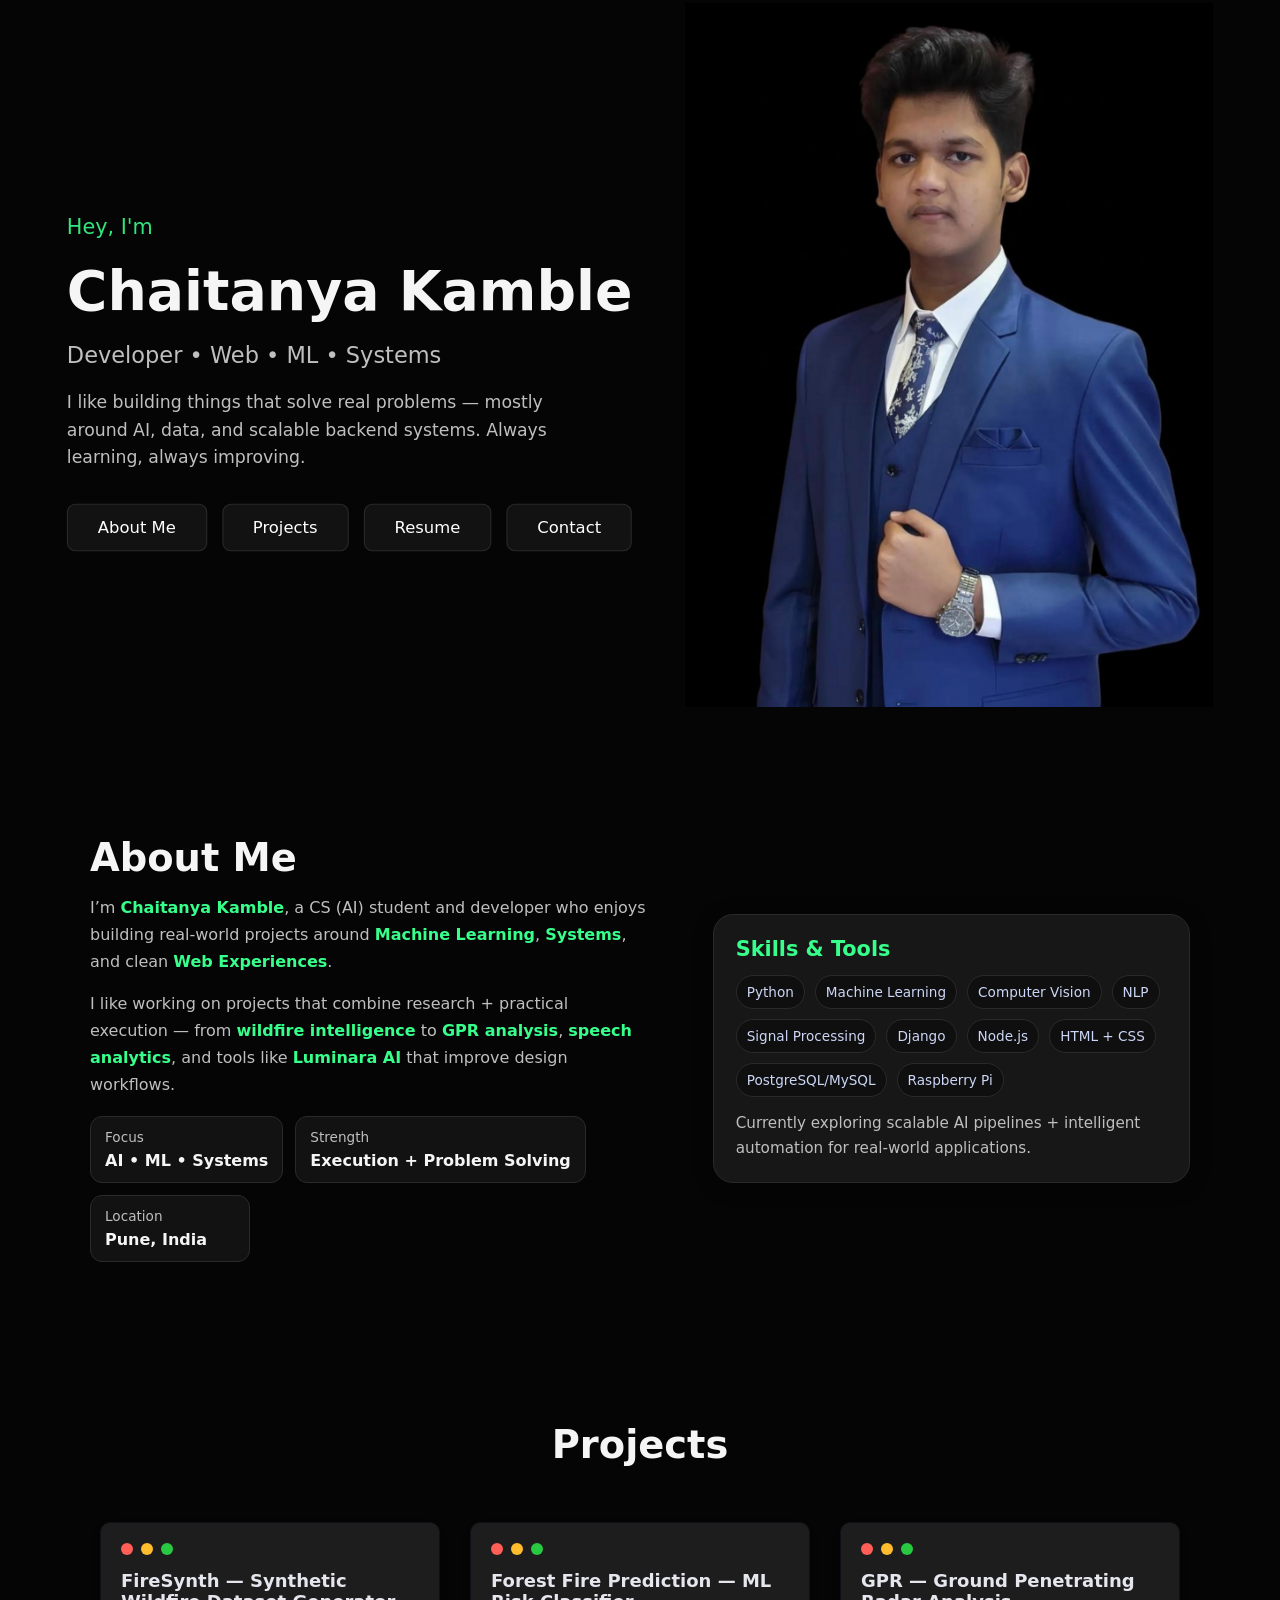
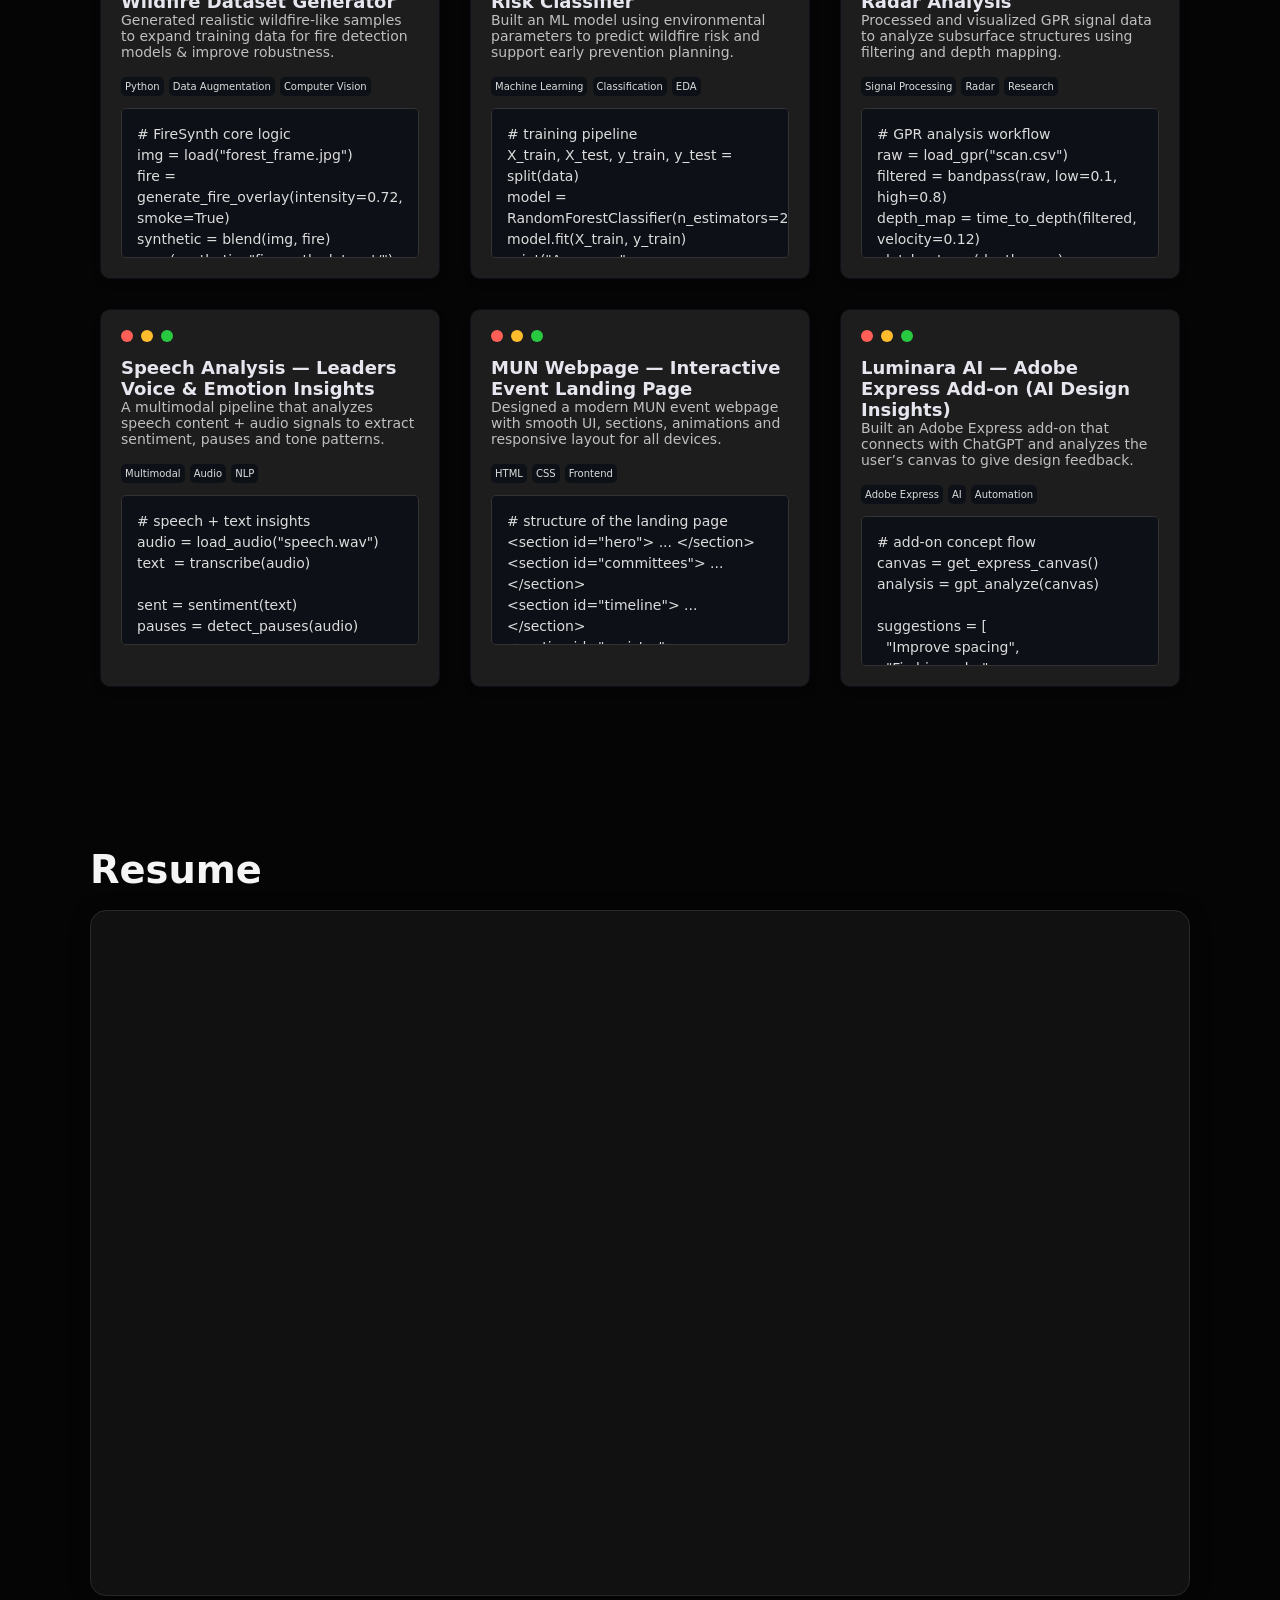
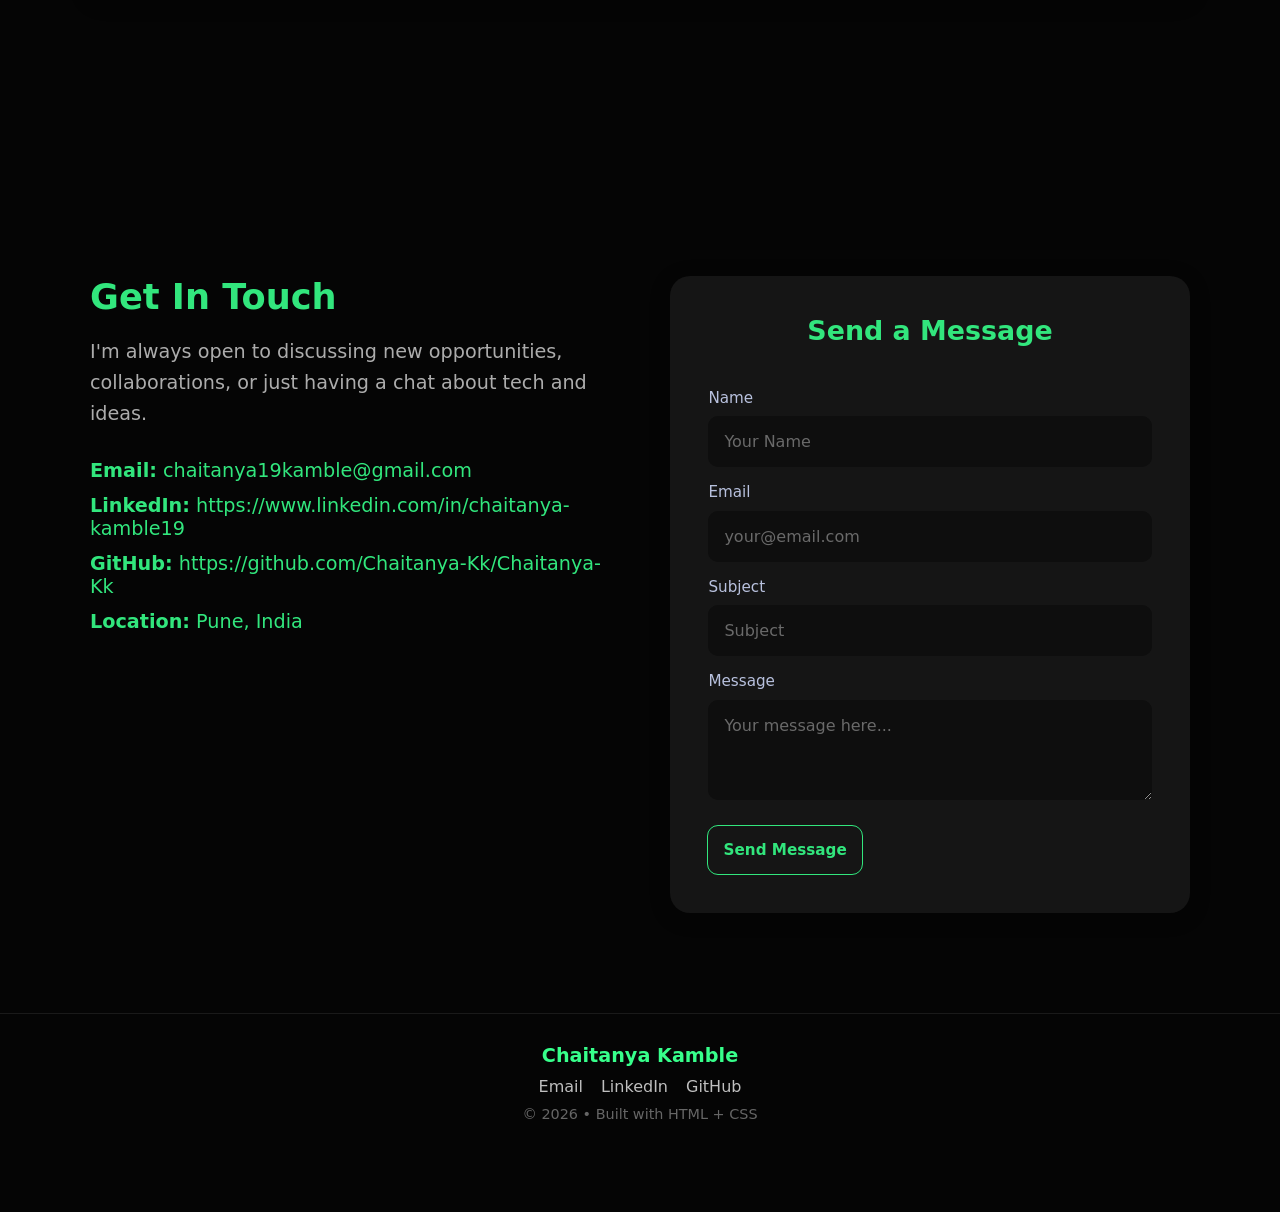
==== portfolio.html @ 5230915e "Add files via upload" ====
<!DOCTYPE html>
<html lang="en">
<head>
  <meta charset="UTF-8" />
  <meta name="viewport" content="width=device-width, initial-scale=1.0" />
  <title>Chaitanya | Portfolio</title>

  <link rel="stylesheet" href="styles.css" />
</head>

<body>

  <!-- HERO -->
  <div class="container">

    <div class="left">
      <div class="tag">Hey, I'm</div>

      <div class="name">Chaitanya Kamble</div>

      <div class="role">Developer • Web • ML • Systems</div>

      <p class="desc">
        I like building things that solve real problems — mostly around AI,
        data, and scalable backend systems. Always learning, always improving.
      </p>

      <div class="buttons">
        <a href="#about" class="btn">&nbsp;&nbsp;About Me&nbsp;&nbsp;</a>
        <a href="#projects" class="btn">&nbsp;&nbsp;Projects&nbsp;&nbsp;</a>
        <a href="#resume" class="btn">&nbsp;&nbsp;Resume&nbsp;&nbsp;</a>
        <a href="#contact" class="btn">&nbsp;&nbsp;Contact&nbsp;&nbsp;</a>
      </div>
    </div>

    <div class="right">
      <div class="picbox">
        <img src="Chaitanya.jpg" alt="Chaitanya">
      </div>
    </div>

  </div>

  <!-- ABOUT -->
  <section id="about" class="about-section">
    <div class="about-container">

      <div class="about-left">
        <h2 class="about-title">About Me</h2>

        <p class="about-text">
          I’m <b>Chaitanya Kamble</b>, a CS (AI) student and developer who enjoys building real-world projects around
          <b>Machine Learning</b>, <b>Systems</b>, and clean <b>Web Experiences</b>.
        </p>

        <p class="about-text">
          I like working on projects that combine research + practical execution — from <b>wildfire intelligence</b>
          to <b>GPR analysis</b>, <b>speech analytics</b>, and tools like <b>Luminara AI</b> that improve design workflows.
        </p>

        <div class="about-highlights">
          <div class="highlight-box">
            <span class="highlight-title">Focus</span>
            <span class="highlight-value">AI • ML • Systems</span>
          </div>

          <div class="highlight-box">
            <span class="highlight-title">Strength</span>
            <span class="highlight-value">Execution + Problem Solving</span>
          </div>

          <div class="highlight-box">
            <span class="highlight-title">Location</span>
            <span class="highlight-value">Pune, India</span>
          </div>
        </div>
      </div>

      <div class="about-right">
        <div class="about-skills-card">
          <h3 class="skills-title">Skills & Tools</h3>

          <div class="skills-grid">
            <span class="skill-pill">Python</span>
            <span class="skill-pill">Machine Learning</span>
            <span class="skill-pill">Computer Vision</span>
            <span class="skill-pill">NLP</span>
            <span class="skill-pill">Signal Processing</span>
            <span class="skill-pill">Django</span>
            <span class="skill-pill">Node.js</span>
            <span class="skill-pill">HTML + CSS</span>
            <span class="skill-pill">PostgreSQL/MySQL</span>
            <span class="skill-pill">Raspberry Pi</span>
          </div>

          <p class="skills-note">
            Currently exploring scalable AI pipelines + intelligent automation for real-world applications.
          </p>
        </div>
      </div>

    </div>
  </section>

  <!-- PROJECTS -->
  <section id="projects">
    <h2 class="about-title">Projects</h2>

    <!-- 1 -->
    <div class="card">
      <div class="mac-header">
        <span class="red"></span><span class="yellow"></span><span class="green"></span>
      </div>
      <span class="card-title">FireSynth — Synthetic Wildfire Dataset Generator</span>
      <p class="card-description">
        Generated realistic wildfire-like samples to expand training data for fire detection models & improve robustness.
      </p>
      <span class="card-tag">Python</span>
      <span class="card-tag">Data Augmentation</span>
      <span class="card-tag">Computer Vision</span>
      <div class="code-editor">
        <pre><code># FireSynth core logic
img = load("forest_frame.jpg")
fire = generate_fire_overlay(intensity=0.72, smoke=True)
synthetic = blend(img, fire)
save(synthetic, "firesynth_dataset/")</code></pre>
      </div>
    </div>

    <!-- 2 -->
    <div class="card">
      <div class="mac-header">
        <span class="red"></span><span class="yellow"></span><span class="green"></span>
      </div>
      <span class="card-title">Forest Fire Prediction — ML Risk Classifier</span>
      <p class="card-description">
        Built an ML model using environmental parameters to predict wildfire risk and support early prevention planning.
      </p>
      <span class="card-tag">Machine Learning</span>
      <span class="card-tag">Classification</span>
      <span class="card-tag">EDA</span>
      <div class="code-editor">
        <pre><code># training pipeline
X_train, X_test, y_train, y_test = split(data)
model = RandomForestClassifier(n_estimators=250)
model.fit(X_train, y_train)
print("Accuracy:", model.score(X_test, y_test))</code></pre>
      </div>
    </div>

    <!-- 3 -->
    <div class="card">
      <div class="mac-header">
        <span class="red"></span><span class="yellow"></span><span class="green"></span>
      </div>
      <span class="card-title">GPR — Ground Penetrating Radar Analysis</span>
      <p class="card-description">
        Processed and visualized GPR signal data to analyze subsurface structures using filtering and depth mapping.
      </p>
      <span class="card-tag">Signal Processing</span>
      <span class="card-tag">Radar</span>
      <span class="card-tag">Research</span>
      <div class="code-editor">
        <pre><code># GPR analysis workflow
raw = load_gpr("scan.csv")
filtered = bandpass(raw, low=0.1, high=0.8)
depth_map = time_to_depth(filtered, velocity=0.12)
plot_heatmap(depth_map)</code></pre>
      </div>
    </div>

    <!-- 4 -->
    <div class="card">
      <div class="mac-header">
        <span class="red"></span><span class="yellow"></span><span class="green"></span>
      </div>
      <span class="card-title">Speech Analysis — Leaders Voice & Emotion Insights</span>
      <p class="card-description">
        A multimodal pipeline that analyzes speech content + audio signals to extract sentiment, pauses and tone patterns.
      </p>
      <span class="card-tag">Multimodal</span>
      <span class="card-tag">Audio</span>
      <span class="card-tag">NLP</span>
      <div class="code-editor">
        <pre><code># speech + text insights
audio = load_audio("speech.wav")
text  = transcribe(audio)

sent = sentiment(text)
pauses = detect_pauses(audio)

report = summarize(sent, pauses)</code></pre>
      </div>
    </div>

    <!-- 5 -->
    <div class="card">
      <div class="mac-header">
        <span class="red"></span><span class="yellow"></span><span class="green"></span>
      </div>
      <span class="card-title">MUN Webpage — Interactive Event Landing Page</span>
      <p class="card-description">
        Designed a modern MUN event webpage with smooth UI, sections, animations and responsive layout for all devices.
      </p>
      <span class="card-tag">HTML</span>
      <span class="card-tag">CSS</span>
      <span class="card-tag">Frontend</span>
      <div class="code-editor">
        <pre><code># structure of the landing page
&lt;section id="hero"&gt; ... &lt;/section&gt;
&lt;section id="committees"&gt; ... &lt;/section&gt;
&lt;section id="timeline"&gt; ... &lt;/section&gt;
&lt;section id="register"&gt; ... &lt;/section&gt;</code></pre>
      </div>
    </div>

    <!-- 6 -->
    <div class="card">
      <div class="mac-header">
        <span class="red"></span><span class="yellow"></span><span class="green"></span>
      </div>
      <span class="card-title">Luminara AI — Adobe Express Add-on (AI Design Insights)</span>
      <p class="card-description">
        Built an Adobe Express add-on that connects with ChatGPT and analyzes the user’s canvas to give design feedback.
      </p>
      <span class="card-tag">Adobe Express</span>
      <span class="card-tag">AI</span>
      <span class="card-tag">Automation</span>
      <div class="code-editor">
        <pre><code># add-on concept flow
canvas = get_express_canvas()
analysis = gpt_analyze(canvas)

suggestions = [
  "Improve spacing",
  "Fix hierarchy",
  "Boost contrast"
]

render_panel(suggestions)</code></pre>
      </div>
    </div>

  </section>

  <!-- RESUME -->
  <section id="resume" class="resume-section">
    <h2 class="about-title">Resume</h2>

    <div class="resume-box">
      <iframe
        src="resume.pdf"
        title="Chaitanya Resume"
        class="resume-frame">
      </iframe>
    </div>
  </section>

  <!-- CONTACT -->
  <section id="contact" class="tag">
    <div class="contact-container">
      <div class="contact-left">
        <h2>Get In Touch</h2>
        <p>I'm always open to discussing new opportunities, collaborations, or just having a chat about tech and ideas.</p>

        <div class="contact-details">
          <div><strong>Email:</strong> <a href="mailto:chaitanya19kamble@gmail.com">chaitanya19kamble@gmail.com</a></div>
          <div><strong>LinkedIn:</strong> <a href="https://www.linkedin.com/in/chaitanya-kamble19" target="_blank">https://www.linkedin.com/in/chaitanya-kamble19</a></div>
          <div><strong>GitHub:</strong> <a href="https://github.com/Chaitanya-Kk/Chaitanya-Kk" target="_blank">https://github.com/Chaitanya-Kk/Chaitanya-Kk</a></div>
          <div><strong>Location:</strong> Pune, India</div>
        </div>
      </div>

      <div class="contact-right">
        <form class="form">
          <p class="form-heading">Send a Message</p>

          <div class="form-field">
            <label for="name">Name</label>
            <input required id="name" placeholder="Your Name" class="input-field" type="text" />
          </div>

          <div class="form-field">
            <label for="email">Email</label>
            <input required id="email" placeholder="your@email.com" class="input-field" type="email" />
          </div>

          <div class="form-field">
            <label for="subject">Subject</label>
            <input required id="subject" placeholder="Subject" class="input-field" type="text" />
          </div>

          <div class="form-field">
            <label for="message">Message</label>
            <textarea required id="message" placeholder="Your message here..." class="input-field"></textarea>
          </div>

          <button type="submit" class="sendMessage-btn"
            onclick="return this.form.checkValidity()
              ? alert('✅ Message sent successfully! I will reply soon.')
              : (this.form.reportValidity(), false);">
            Send Message
          </button>
        </form>
      </div>
    </div>
  </section>

  <!-- FOOTER -->
  <footer class="footer">
    <div class="footer-inner">
      <p class="footer-title">Chaitanya Kamble</p>

      <div class="footer-links">
        <a href="mailto:chaitanya19kamble@gmail.com">Email</a>
        <a href="https://www.linkedin.com/in/chaitanya-kamble19" target="_blank">LinkedIn</a>
        <a href="https://github.com/Chaitanya-Kk/Chaitanya-Kk" target="_blank">GitHub</a>
      </div>

      <p class="footer-copy">© 2026 • Built with HTML + CSS</p>
    </div>
  </footer>

</body>
</html>
---- styles.css ----
*{
  box-sizing:border-box;
  margin:0;
  padding:0;
  font-family: system-ui, Inter, Arial, sans-serif;
}

body{
  background:#050505;
  color:#f5f5f5;
  min-height:100vh;
  display:flex;
  flex-direction:column;
  align-items:center;
  justify-content:flex-start;
  gap:0;
  padding:60px 0;
}

/* ✅ EVEN SECTION WIDTH */
.container,
.about-section,
#projects,
.resume-section,
#contact{
  width:90%;
  max-width:1100px;
}

/* ✅ EVEN SECTION SPACING */
.about-section,
#projects,
.resume-section,
#contact{
  padding-top:80px;
  padding-bottom:80px;
}

/* HERO */
.container{
  display:grid;
  grid-template-columns: 1.2fr 1fr;
  gap:40px;
  align-items:center;
}

/* LEFT SECTION */
.left{
  display:flex;
  flex-direction:column;
  gap:18px;
  scale:1.08;
}

.tag{
  margin-top:120px;
  color:#37FF8B;
  font-size:1.2rem;
  opacity:0.9;
}

.name{
  font-size:3.2rem;
  font-weight:800;
}

.role{
  font-size:1.3rem;
  color:#bfbfbf;
}

.desc{
  line-height:1.6;
  color:#bfbfbf;
  max-width:500px;
}

.buttons{
  margin-top:12px;
  display:flex;
  flex-wrap:wrap;
  gap:14px;
}

button,
a.btn{
  padding:12px 18px;
  font-size:0.95rem;
  border-radius:8px;
  border:1px solid #2a2a2a;
  background:#121212;
  color:#fff;
  cursor:pointer;
  text-decoration:none;
  transition:0.25s;
}

button:hover,
a.btn:hover{
  border-color:#37FF8B;
  color:#37FF8B;
}

/* RIGHT SECTION */
.right{
  display:flex;
  justify-content:center;
}

.picbox{
  margin-top: 75px;
  width:330px;
  height:440px;
  background:#111;
  overflow:hidden;
  scale:1.6;
}

.picbox img{
  width:100%;
  height:100%;
  object-fit:cover;
}

/* ABOUT SECTION */
.about-container{
  display:grid;
  grid-template-columns: 1.2fr 1fr;
  gap: 50px;
  align-items: center;
  margin-top: 180px;
}

.about-title{
  font-size:2.4rem;
  font-weight:800;
  margin-bottom:14px;
  color:#f5f5f5;
}

.about-text{
  color:#bfbfbf;
  line-height:1.7;
  margin-bottom:14px;
  max-width:560px;
}

.about-text b{
  color:#37FF8B;
}

.about-highlights{
  display:flex;
  flex-wrap:wrap;
  gap:12px;
  margin-top:18px;
}

.highlight-box{
  background:#121212;
  border:1px solid #2a2a2a;
  border-radius:12px;
  padding:12px 14px;
  min-width:160px;
}

.highlight-title{
  display:block;
  font-size:0.85rem;
  color:#bfbfbf;
  margin-bottom:6px;
}

.highlight-value{
  display:block;
  font-weight:700;
  color:#f5f5f5;
}

.about-skills-card{
  background:#171717;
  border:1px solid #2a2a2a;
  border-radius:20px;
  padding:22px;
  box-shadow:0 4px 20px rgba(0,0,0,0.3);
}

.skills-title{
  font-size:1.3rem;
  font-weight:700;
  color:#37FF8B;
  margin-bottom:14px;
}

.skills-grid{
  display:flex;
  flex-wrap:wrap;
  gap:10px;
}

.skill-pill{
  background:#0f0f0f;
  border:1px solid #2a2a2a;
  color:#ccd6f6;
  padding:8px 10px;
  border-radius:999px;
  font-size:0.85rem;
}

.skills-note{
  margin-top:14px;
  color:#bfbfbf;
  line-height:1.6;
  font-size:0.95rem;
}

/* PROJECTS */
#projects{
  display:flex;
  flex-wrap:wrap;
  justify-content:center;
  gap:30px;
  text-align:left;
}

#projects h2{
  width:100%;
  text-align:center;
  margin-bottom:25px;
}

.card{
  width:340px;
  padding:20px;
  border:1px solid #0d1117;
  border-radius:10px;
  background-color:#1e1d1d;
  box-shadow:0 4px 8px rgba(0,0,0,0.1);
  cursor:pointer;
  transition:transform 0.2s, box-shadow 0.2s;
  position:relative;
}

.card:hover{
  transform: translateY(-5px);
  border-color:#37FF8B;
  box-shadow:0 0 0 1px rgba(55,255,139,0.25), 0 10px 30px rgba(0,0,0,0.45);
}

.mac-header{
  display:flex;
  align-items:center;
  gap:8px;
  margin-bottom:15px;
}

.mac-header span{
  display:inline-block;
  width:12px;
  height:12px;
  border-radius:50%;
}

.mac-header .red{ background-color:#ff5f57; }
.mac-header .yellow{ background-color:#ffbd2e; }
.mac-header .green{ background-color:#28c941; }

.card-title{
  font-size:18px;
  font-weight:bold;
  margin:0 0 10px;
  color:#e6e6ef;
}

.card-description{
  font-size:14px;
  color:#bfbfbf;
  margin-bottom:15px;
}

.card .card-tag{
  display:inline-block;
  font-size:10px;
  border-radius:5px;
  background-color:#0d1117;
  padding:4px;
  margin-block-end:12px;
  color:#dcdcdc;
}

.code-editor{
  background-color:#0d1117;
  color:#dcdcdc;
  font-family: ui-monospace, SFMono-Regular, Menlo, Monaco, Consolas, "Liberation Mono", monospace;
  font-size:14px;
  line-height:1.5;
  border-radius:5px;
  padding:15px;
  overflow:auto;
  height:150px;
  border:1px solid #333;
}

.code-editor pre code{
  white-space:pre-wrap;
  display:block;
}

.code-editor::-webkit-scrollbar{ width:8px; }
.code-editor::-webkit-scrollbar-thumb{
  background:#555;
  border-radius:4px;
}

/* RESUME */
.resume-box{
  margin-top:18px;
  background:#111;
  border:1px solid #2a2a2a;
  border-radius:16px;
  overflow:hidden;
  box-shadow:0 4px 20px rgba(0,0,0,0.35);
}

.resume-frame{
  width:100%;
  height:680px;
  border:none;
}

/* CONTACT */
.contact-container{
  display:grid;
  grid-template-columns:1fr 1fr;
  gap:60px;
  align-items:start;
}

.contact-left{
  margin-top:0;
  display:flex;
  flex-direction:column;
  gap:20px;
}

.contact-left h2{
  font-size:2.2rem;
  font-weight:700;
}

.contact-left p{
  color:#bfbfbf;
  line-height:1.6;
  max-width:500px;
}

.contact-details{
  display:flex;
  flex-direction:column;
  gap:12px;
  margin-top:10px;
}

.contact-details a{
  color:#37FF8B;
  text-decoration:none;
}

.contact-details a:hover{
  text-decoration:underline;
}

.form{
  display:flex;
  flex-direction:column;
  gap:16px;
  padding:2em;
  background-color:#171717;
  border-radius:20px;
  box-shadow:0 4px 20px rgba(0,0,0,0.3);
}

.form-heading{
  text-align:center;
  margin-bottom:1em;
  color:#37FF8B;
  font-size:1.4em;
  font-weight:600;
}

.form-field{
  display:flex;
  flex-direction:column;
  gap:0.5em;
}

.form-field label{
  color:#ccd6f6;
  font-size:0.95rem;
}

.input-field{
  background:#0f0f0f;
  border:none;
  outline:none;
  padding:1em;
  border-radius:10px;
  color:#ccd6f6;
  font-size:1rem;
}

.input-field:focus{
  box-shadow:0 0 0 2px #37FF8B;
}

textarea.input-field{
  resize:vertical;
  min-height:100px;
}

.sendMessage-btn{
  cursor:pointer;
  padding:1em;
  border-radius:10px;
  border:none;
  background-color:transparent;
  color:#37FF8B;
  font-weight:bold;
  outline:1px solid #37FF8B;
  transition:all ease-in-out 0.3s;
  margin-top:10px;
  align-self:flex-start;
}

.sendMessage-btn:hover{
  background-color:#37FF8B;
  color:#000;
  box-shadow: inset 2px 5px 10px rgb(5, 5, 5);
}

/* FOOTER */
.footer{
  width:100%;
  border-top:1px solid #1a1a1a;
  padding:30px 0;
  margin-top: 20px;
}

.footer-inner{
  width:90%;
  max-width:1100px;
  margin:0 auto;
  text-align:center;
}

.footer-title{
  font-size:1.2rem;
  font-weight:800;
  color:#37FF8B;
  margin-bottom:10px;
}

.footer-links{
  display:flex;
  justify-content:center;
  gap:18px;
  flex-wrap:wrap;
  margin-bottom:10px;
}

.footer-links a{
  color:#bfbfbf;
  text-decoration:none;
  transition:0.2s;
}

.footer-links a:hover{
  color:#37FF8B;
}

.footer-copy{
  color:#666;
  font-size:0.9rem;
}

/* RESPONSIVE */
@media(max-width:850px){
  .container{
    grid-template-columns:1fr;
    text-align:center;
  }

  .left{
    align-items:center;
    scale:1;
  }

  .right{
    order:-1;
  }

  .picbox{
    scale:1.2;
    margin-top:20px;
  }

  .about-container{
    grid-template-columns:1fr;
    text-align:center;
  }

  .about-highlights{
    justify-content:center;
  }

  .contact-container{
    grid-template-columns:1fr;
    gap:40px;
  }

  .contact-left{
    text-align:center;
  }

  .sendMessage-btn{
    align-self:stretch;
  }
}
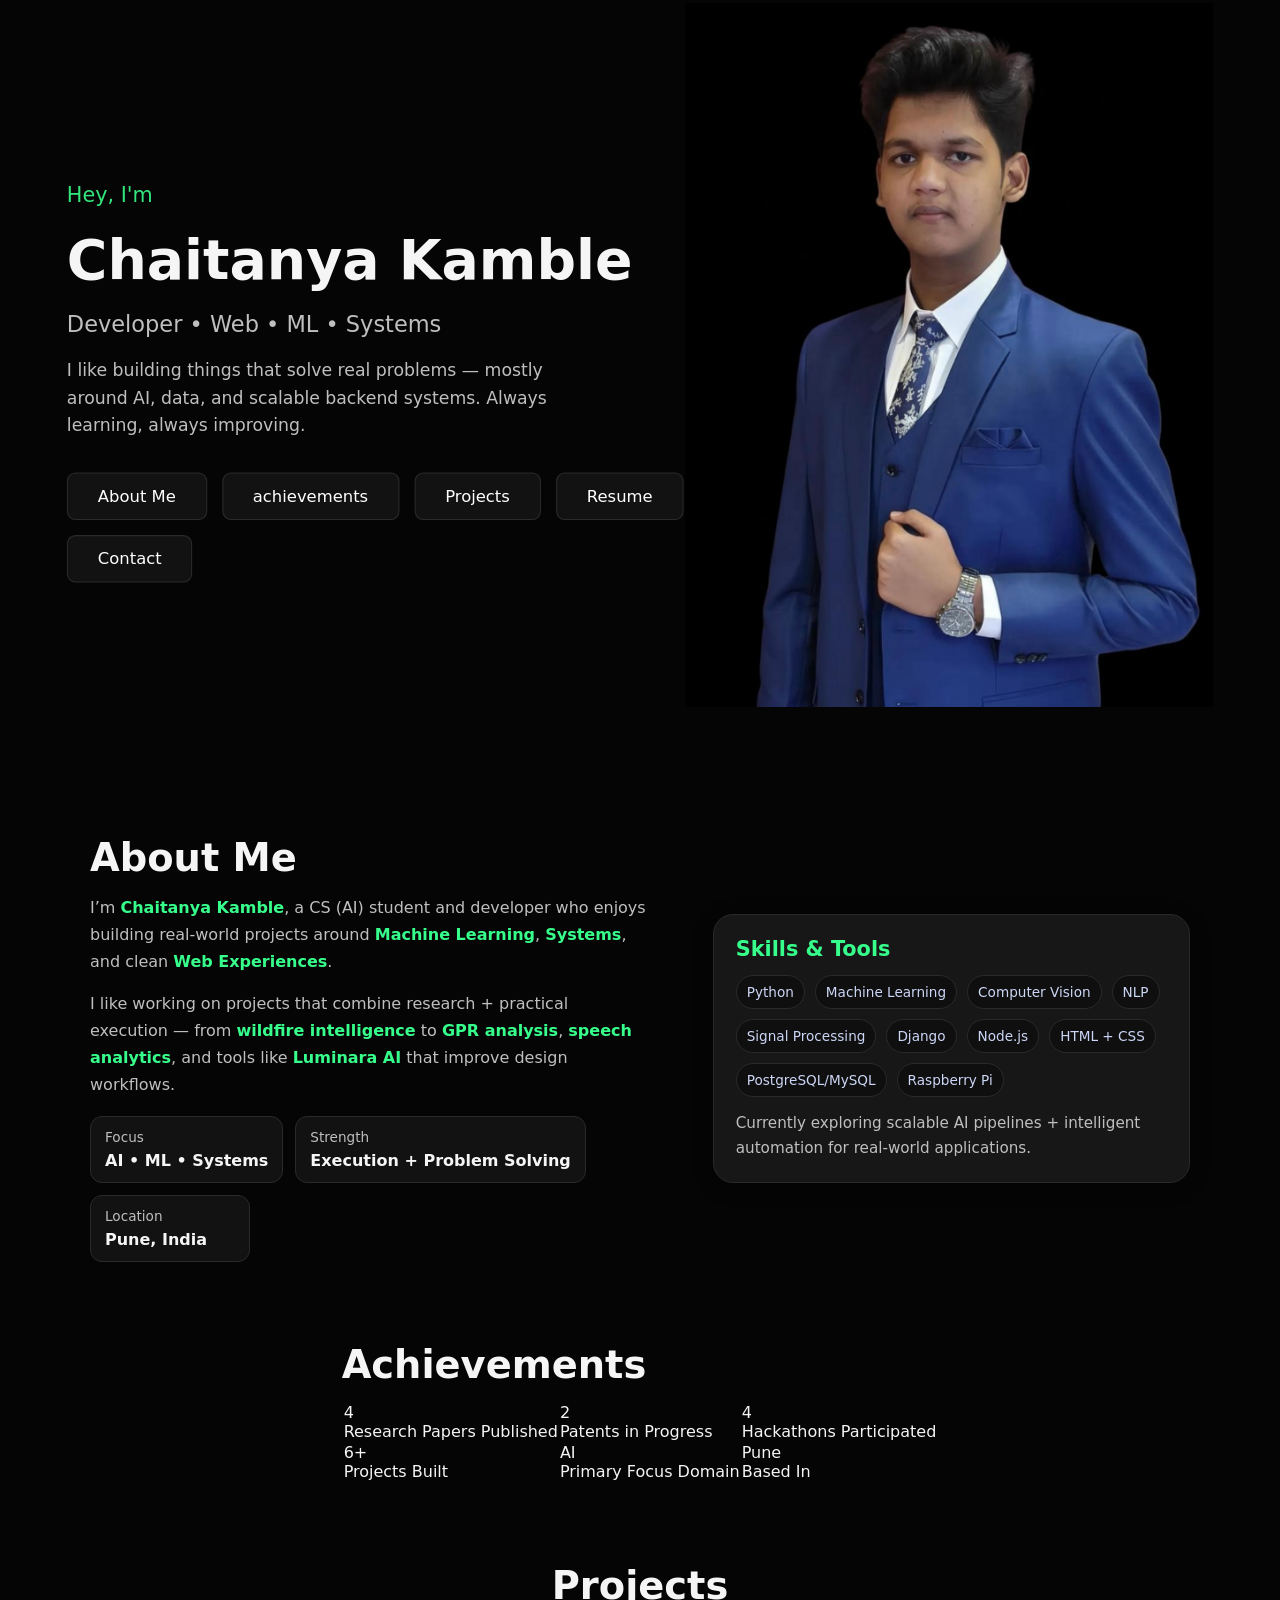
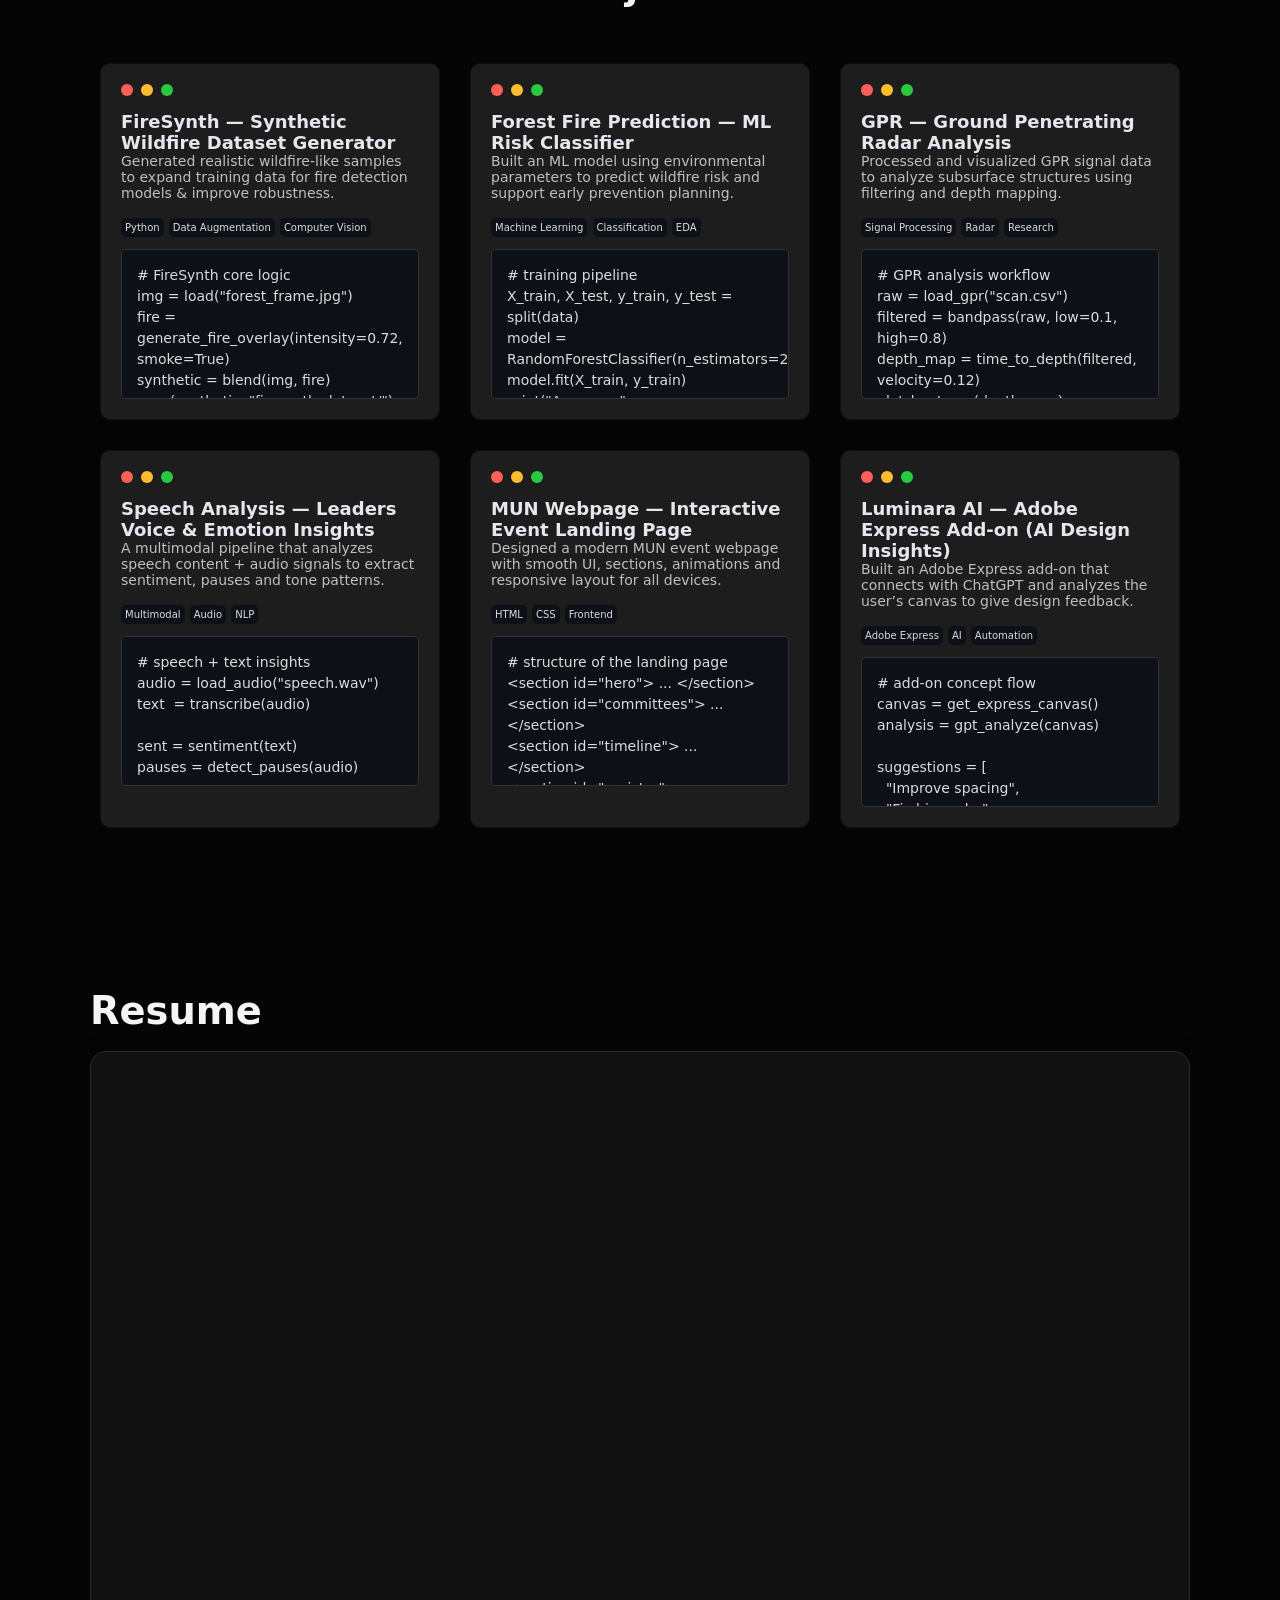
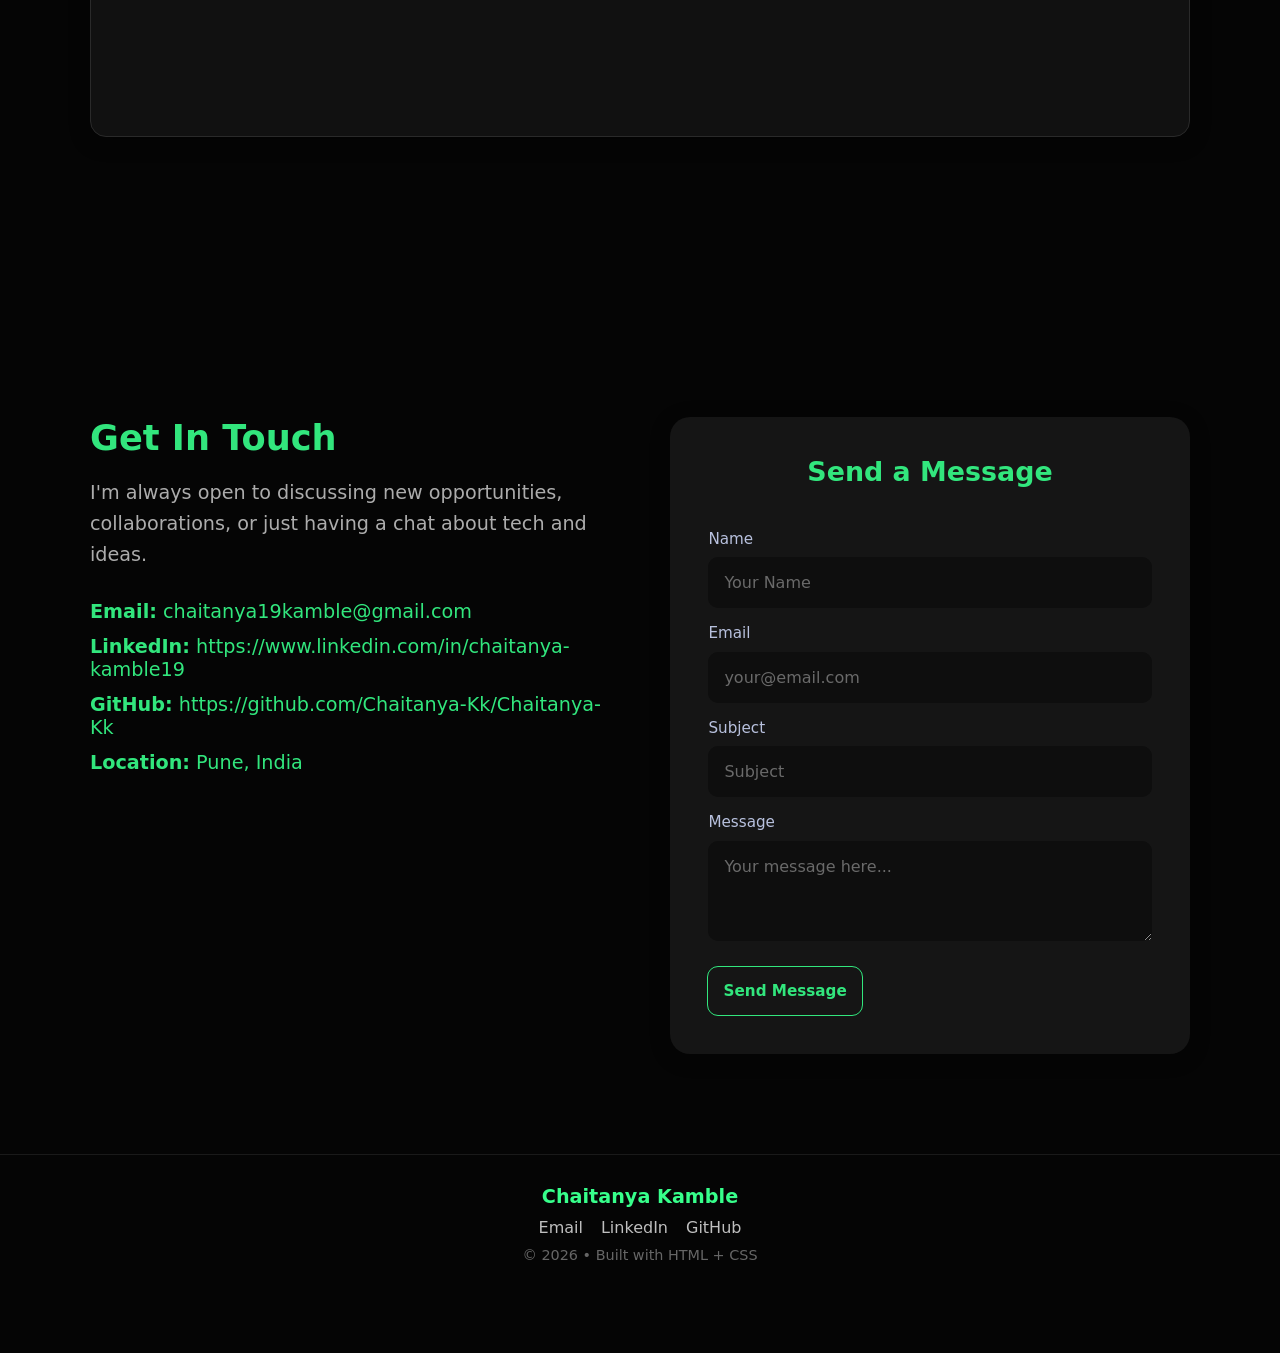
==== commit 77f3f742: "Enhance portfolio with achievements section Added achievements section to portfolio and updated butt" ====
--- a/portfolio.html
+++ b/portfolio.html
@@ -26,7 +26,8 @@
       </p>
 
       <div class="buttons">
-        <a href="#about" class="btn">&nbsp;&nbsp;About Me&nbsp;&nbsp;</a>
+        <a href="#about" class="btn">&nbsp;&nbsp;About Me&nbsp;&nbsp;</a>        
+        <a href="#achievements" class="btn">&nbsp;&nbsp;achievements&nbsp;&nbsp;</a>
         <a href="#projects" class="btn">&nbsp;&nbsp;Projects&nbsp;&nbsp;</a>
         <a href="#resume" class="btn">&nbsp;&nbsp;Resume&nbsp;&nbsp;</a>
         <a href="#contact" class="btn">&nbsp;&nbsp;Contact&nbsp;&nbsp;</a>
@@ -101,6 +102,55 @@
 
     </div>
   </section>
+<section id="achievements" class="achievements-section">
+  <h2 class="about-title">Achievements</h2>
+
+  <div class="ach-table-wrap">
+    <table class="ach-table">
+      <tr>
+        <td>
+          <div class="ach-cell">
+            <div class="ach-num">4</div>
+            <div class="ach-text">Research Papers Published</div>
+          </div>
+        </td>
+        <td>
+          <div class="ach-cell">
+            <div class="ach-num">2</div>
+            <div class="ach-text">Patents in Progress</div>
+          </div>
+        </td>
+        <td>
+          <div class="ach-cell">
+            <div class="ach-num">4</div>
+            <div class="ach-text">Hackathons Participated</div>
+          </div>
+        </td>
+      </tr>
+
+      <tr>
+        <td>
+          <div class="ach-cell">
+            <div class="ach-num">6+</div>
+            <div class="ach-text">Projects Built</div>
+          </div>
+        </td>
+        <td>
+          <div class="ach-cell">
+            <div class="ach-num">AI</div>
+            <div class="ach-text">Primary Focus Domain</div>
+          </div>
+        </td>
+        <td>
+          <div class="ach-cell">
+            <div class="ach-num">Pune</div>
+            <div class="ach-text">Based In</div>
+          </div>
+        </td>
+      </tr>
+    </table>
+  </div>
+</section>
 
   <!-- PROJECTS -->
   <section id="projects">
@@ -323,3 +373,4 @@
 
 </body>
 </html>
+
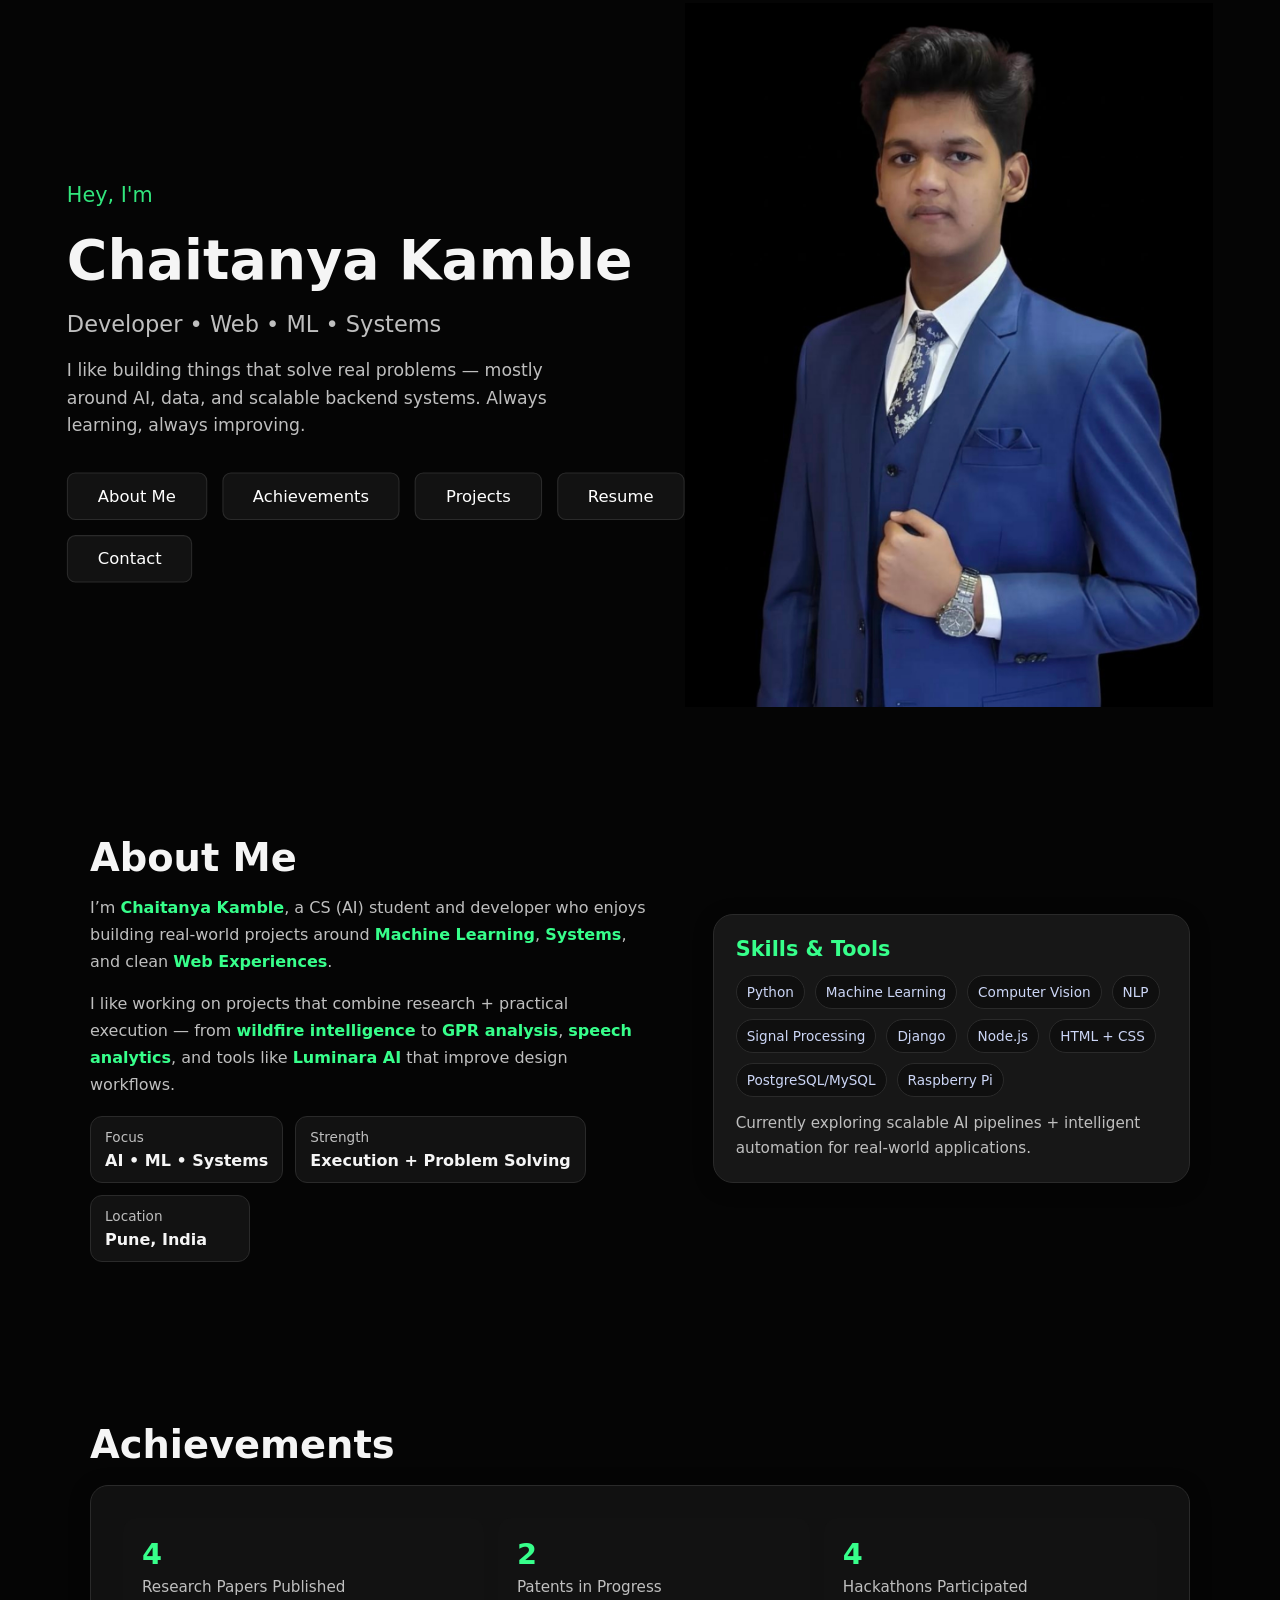
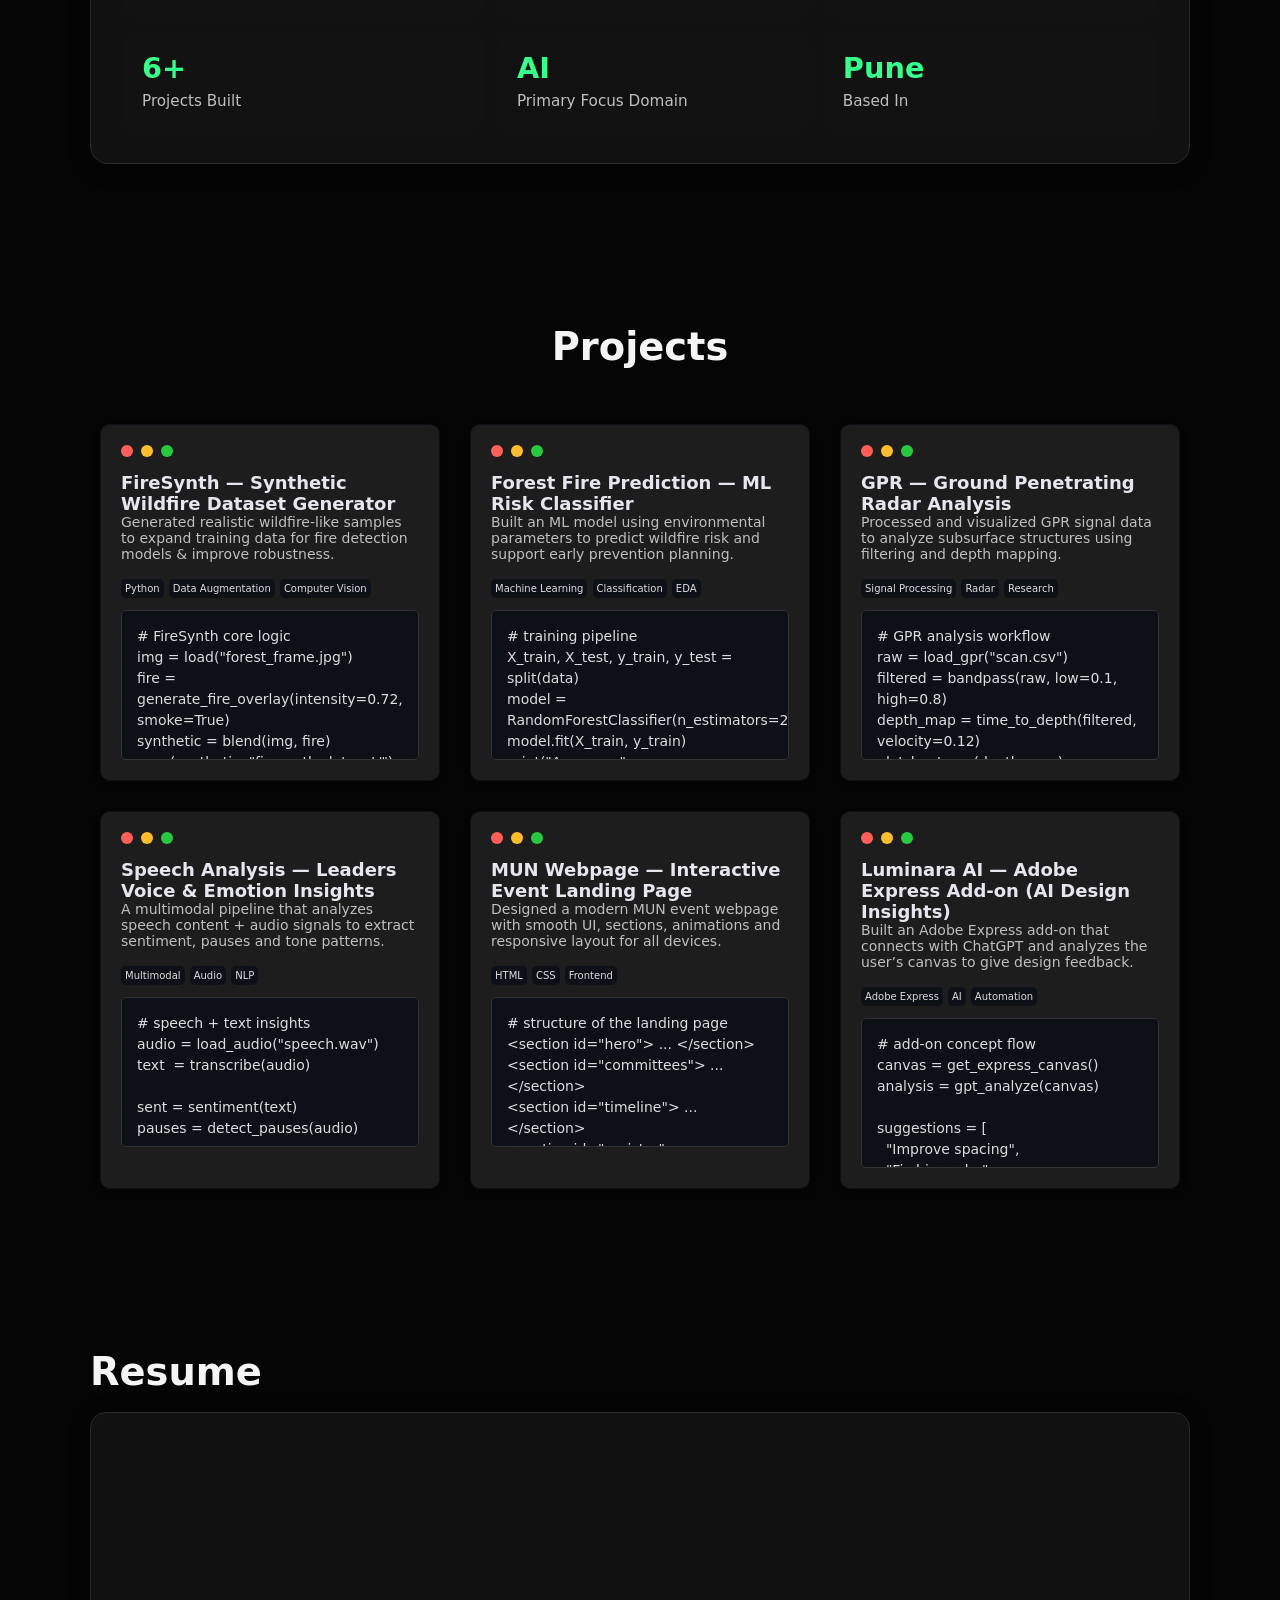
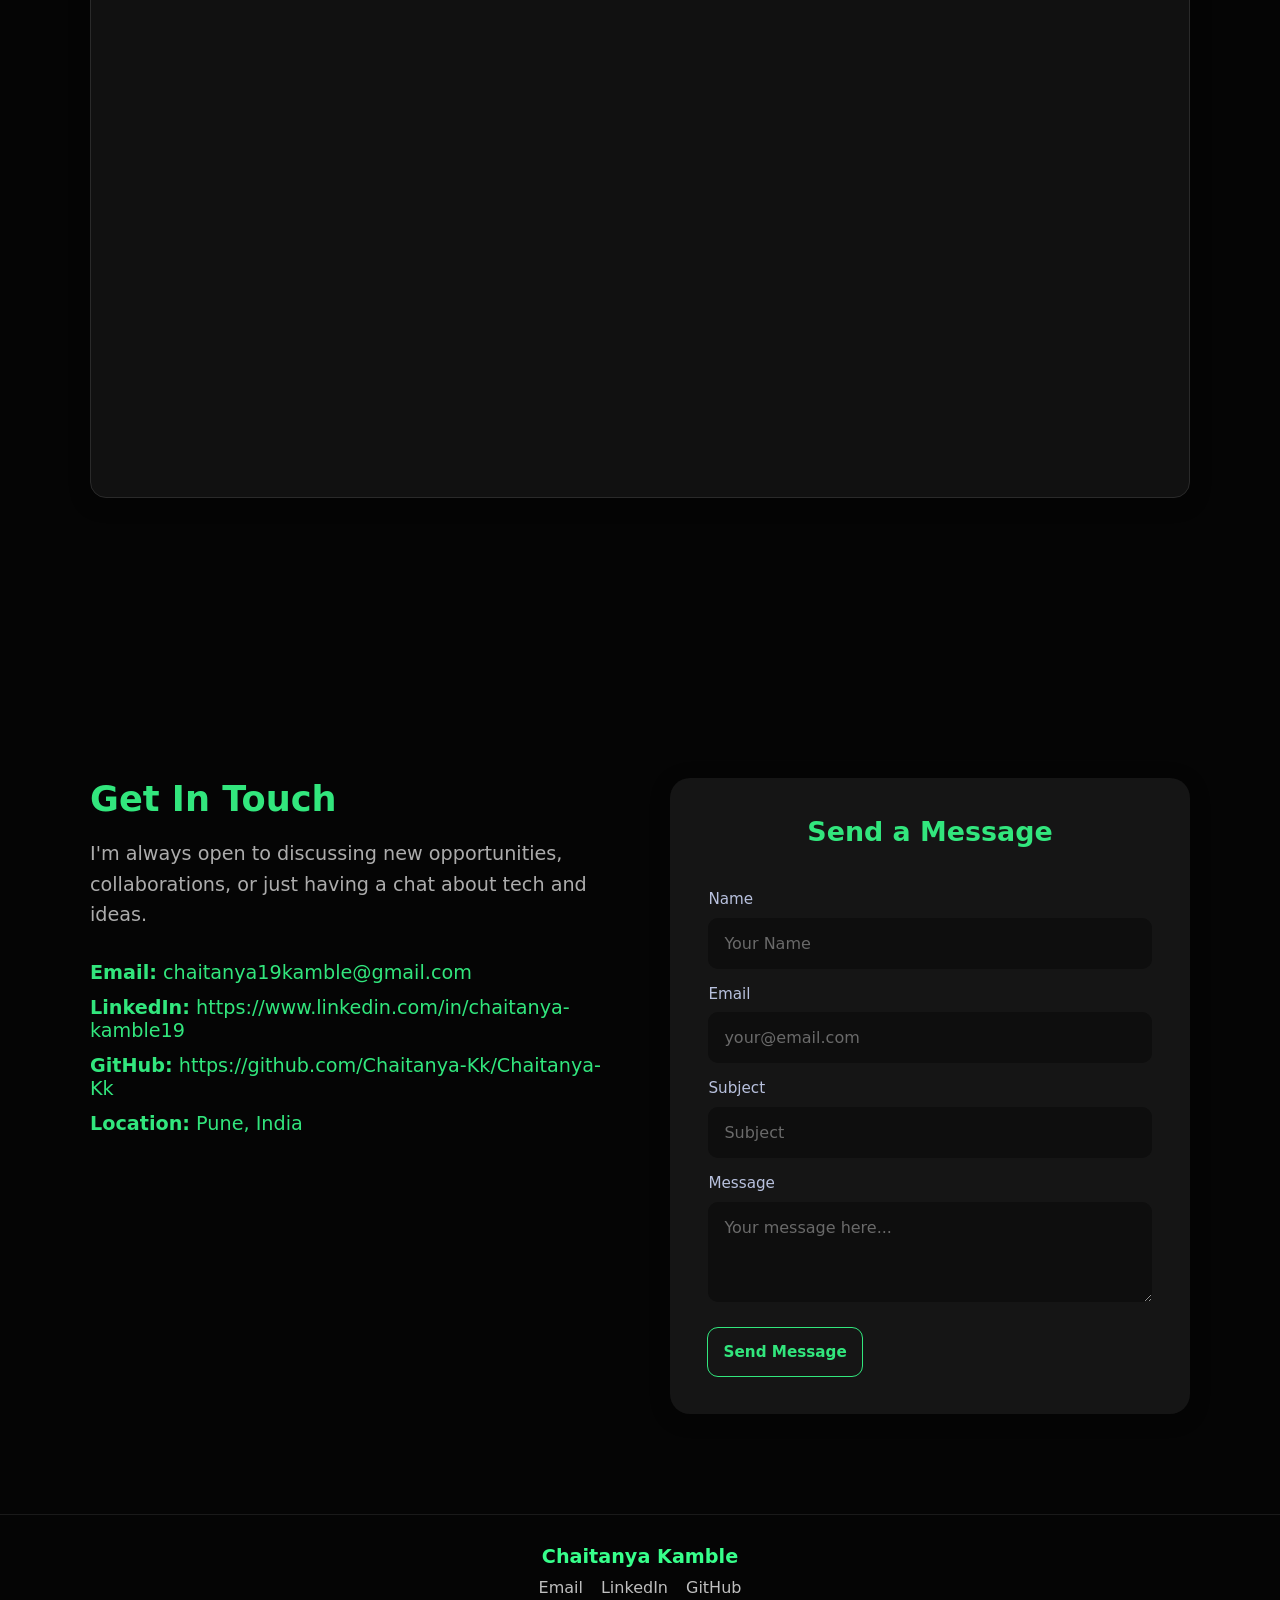
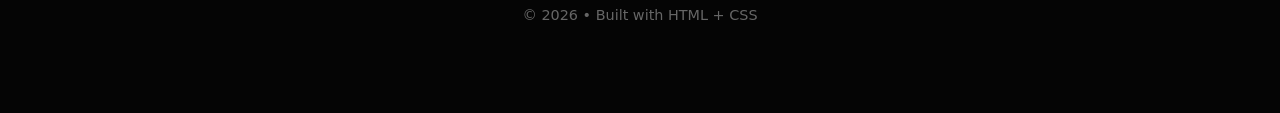
==== commit 289223c1: "Fix HTML formatting and structure in portfolio.html" ====
--- a/portfolio.html
+++ b/portfolio.html
@@ -27,7 +27,7 @@
 
       <div class="buttons">
         <a href="#about" class="btn">&nbsp;&nbsp;About Me&nbsp;&nbsp;</a>        
-        <a href="#achievements" class="btn">&nbsp;&nbsp;achievements&nbsp;&nbsp;</a>
+        <a href="#achievements" class="btn">&nbsp;&nbsp;Achievements&nbsp;&nbsp;</a>
         <a href="#projects" class="btn">&nbsp;&nbsp;Projects&nbsp;&nbsp;</a>
         <a href="#resume" class="btn">&nbsp;&nbsp;Resume&nbsp;&nbsp;</a>
         <a href="#contact" class="btn">&nbsp;&nbsp;Contact&nbsp;&nbsp;</a>
@@ -374,3 +374,4 @@
 </body>
 </html>
 
+
--- a/styles.css
+++ b/styles.css
@@ -213,6 +213,78 @@
   line-height:1.6;
   font-size:0.95rem;
 }
+/* ✅ ACHIEVEMENTS TABLE */
+.achievements-section{
+  width:90%;
+  max-width:1100px;
+  padding-top:80px;
+  padding-bottom:80px;
+}
+
+.ach-table-wrap{
+  margin-top:18px;
+  background:#111;
+  border:1px solid #2a2a2a;
+  border-radius:18px;
+  padding:18px;
+  box-shadow:0 4px 20px rgba(0,0,0,0.35);
+}
+
+.ach-table{
+  width:100%;
+  border-collapse:separate;
+  border-spacing:14px; /* ✅ spacing between cells */
+}
+
+.ach-table td{
+  background:#121212;
+  border:1px solid transparent; /* ✅ invisible borders */
+  border-radius:14px;
+  padding:18px;
+  vertical-align:middle;
+  transition:0.25s;
+}
+
+.ach-table td:hover{
+  border-color:rgba(55,255,139,0.45);
+  transform:translateY(-3px);
+}
+
+.ach-cell{
+  display:flex;
+  flex-direction:column;
+  gap:6px;
+}
+
+.ach-num{
+  font-size:1.8rem;
+  font-weight:900;
+  color:#37FF8B;
+}
+
+.ach-text{
+  color:#bfbfbf;
+  font-size:0.95rem;
+  line-height:1.4;
+}
+
+@media(max-width:850px){
+  .ach-table,
+  .ach-table tbody,
+  .ach-table tr,
+  .ach-table td{
+    display:block;
+    width:100%;
+  }
+
+  .ach-table{
+    border-spacing:0;
+  }
+
+  .ach-table td{
+    margin-bottom:14px;
+  }
+}
 
 /* PROJECTS */
 #projects{
@@ -526,3 +598,4 @@
     align-self:stretch;
   }
 }
+
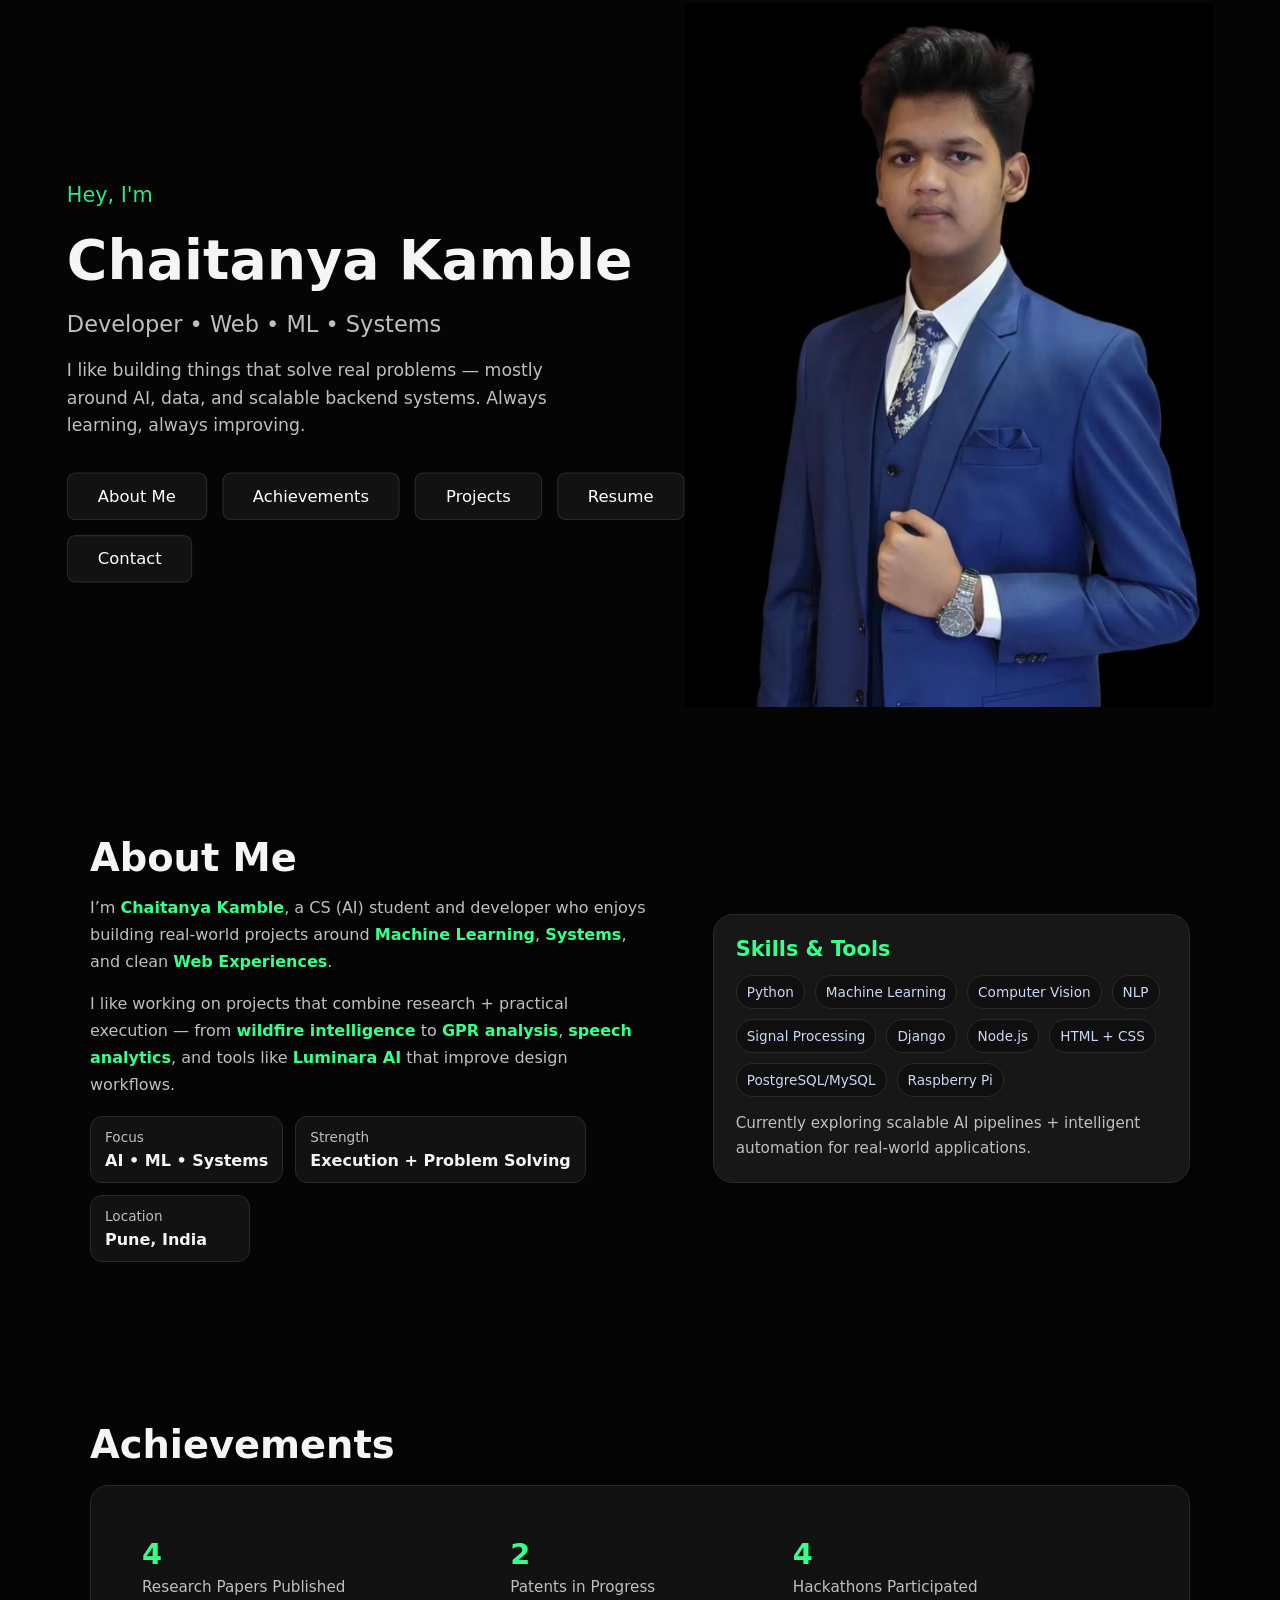
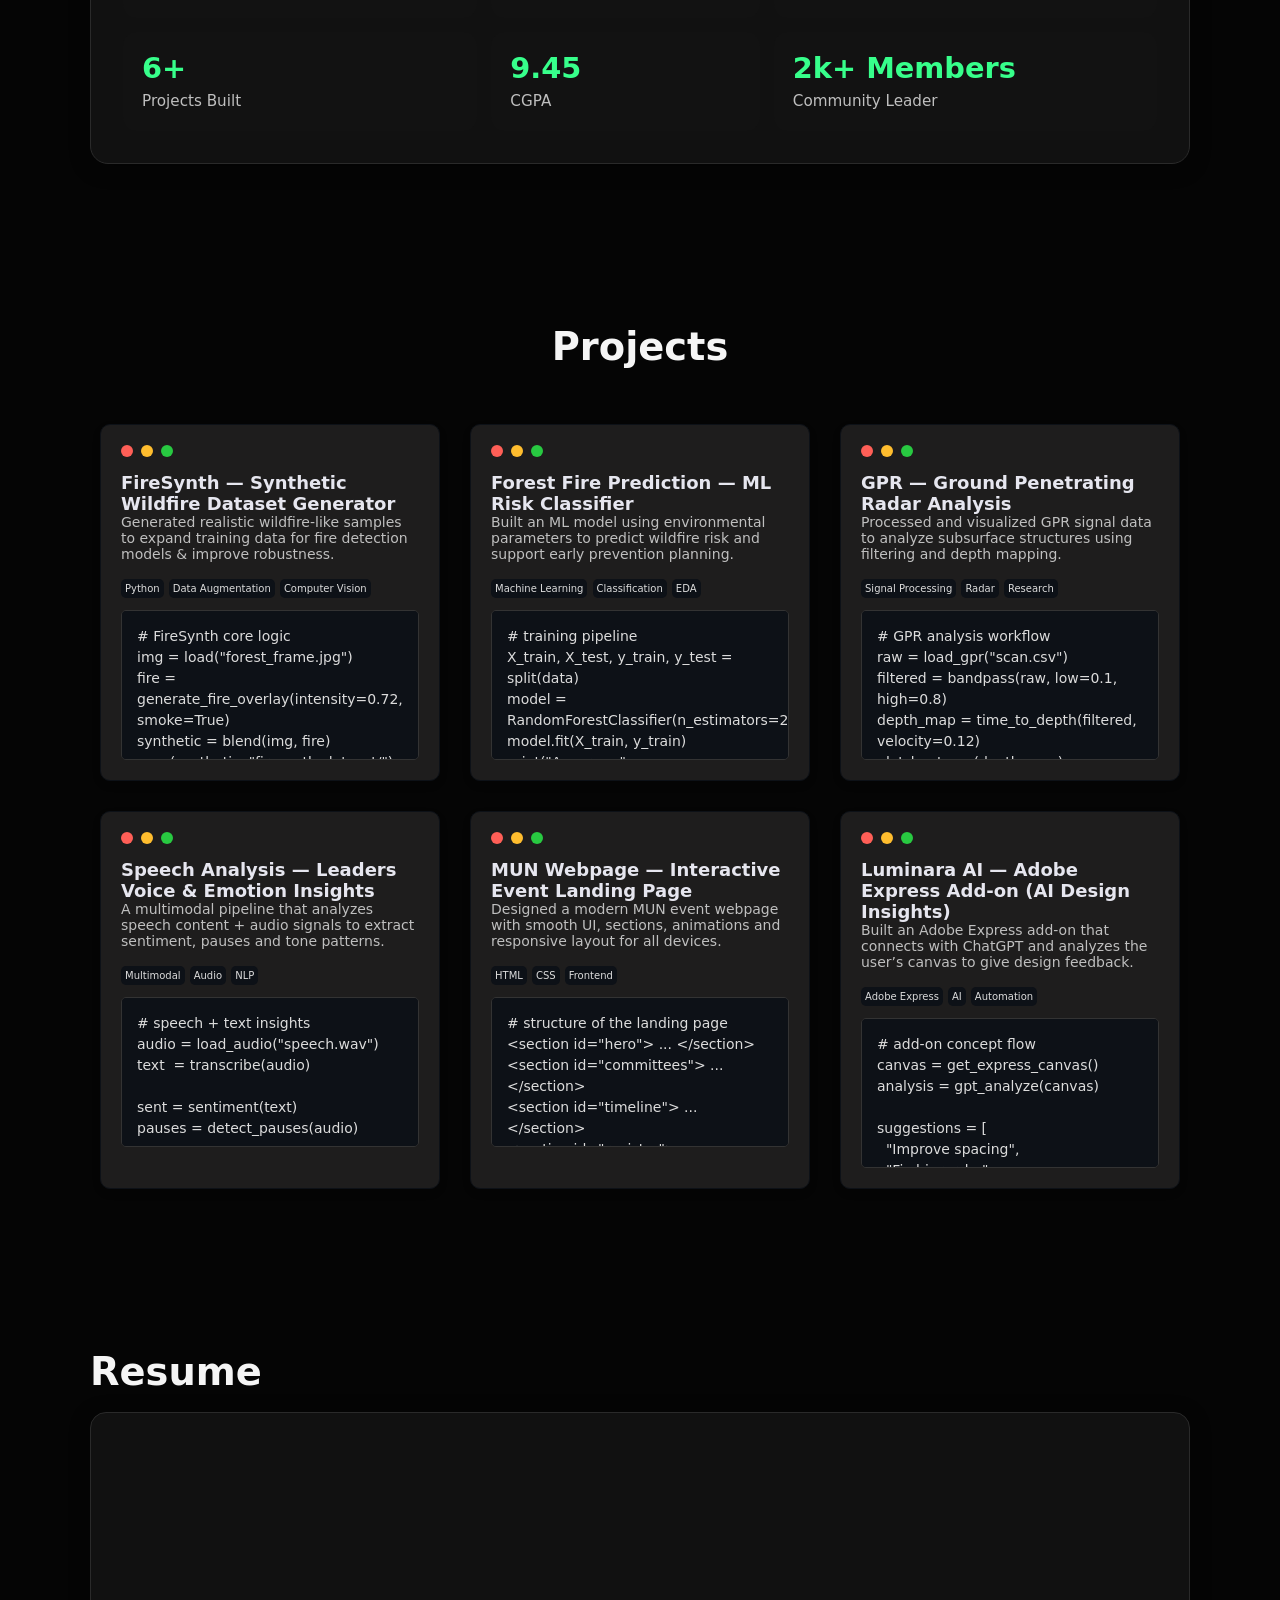
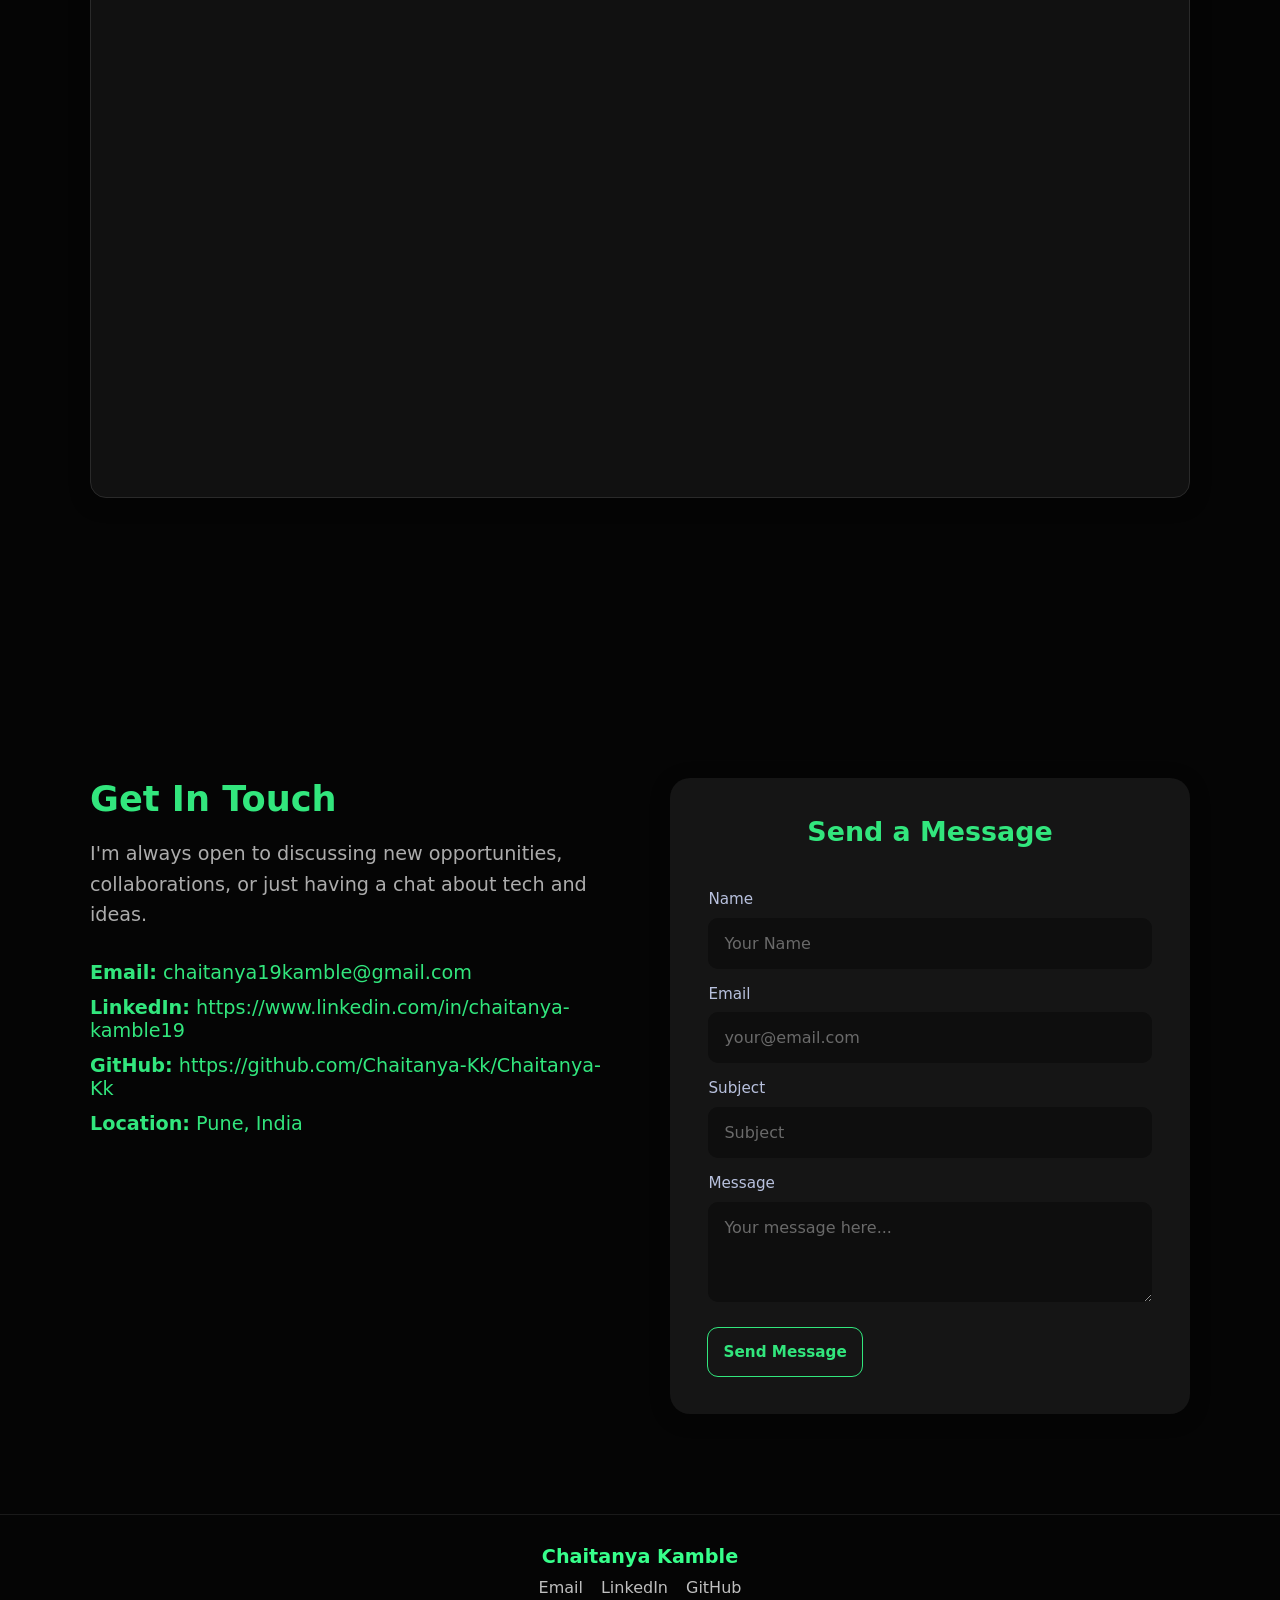
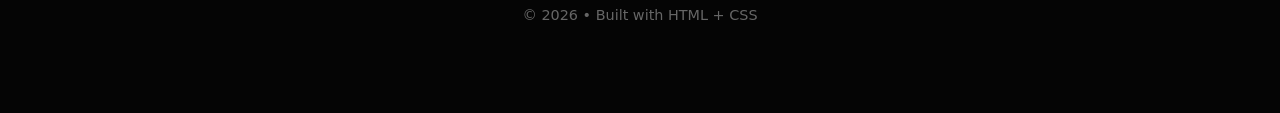
==== commit 64a4bf6e: "edited achievements" ====
--- a/portfolio.html
+++ b/portfolio.html
@@ -137,14 +137,14 @@
         </td>
         <td>
           <div class="ach-cell">
-            <div class="ach-num">AI</div>
-            <div class="ach-text">Primary Focus Domain</div>
-          </div>
-        </td>
-        <td>
-          <div class="ach-cell">
-            <div class="ach-num">Pune</div>
-            <div class="ach-text">Based In</div>
+            <div class="ach-num">9.45</div>
+            <div class="ach-text">CGPA</div>
+          </div>
+        </td>
+        <td>
+          <div class="ach-cell">
+            <div class="ach-num">2k+ Members</div>
+            <div class="ach-text">Community Leader</div>
           </div>
         </td>
       </tr>
@@ -375,3 +375,4 @@
 </html>
 
 
+
